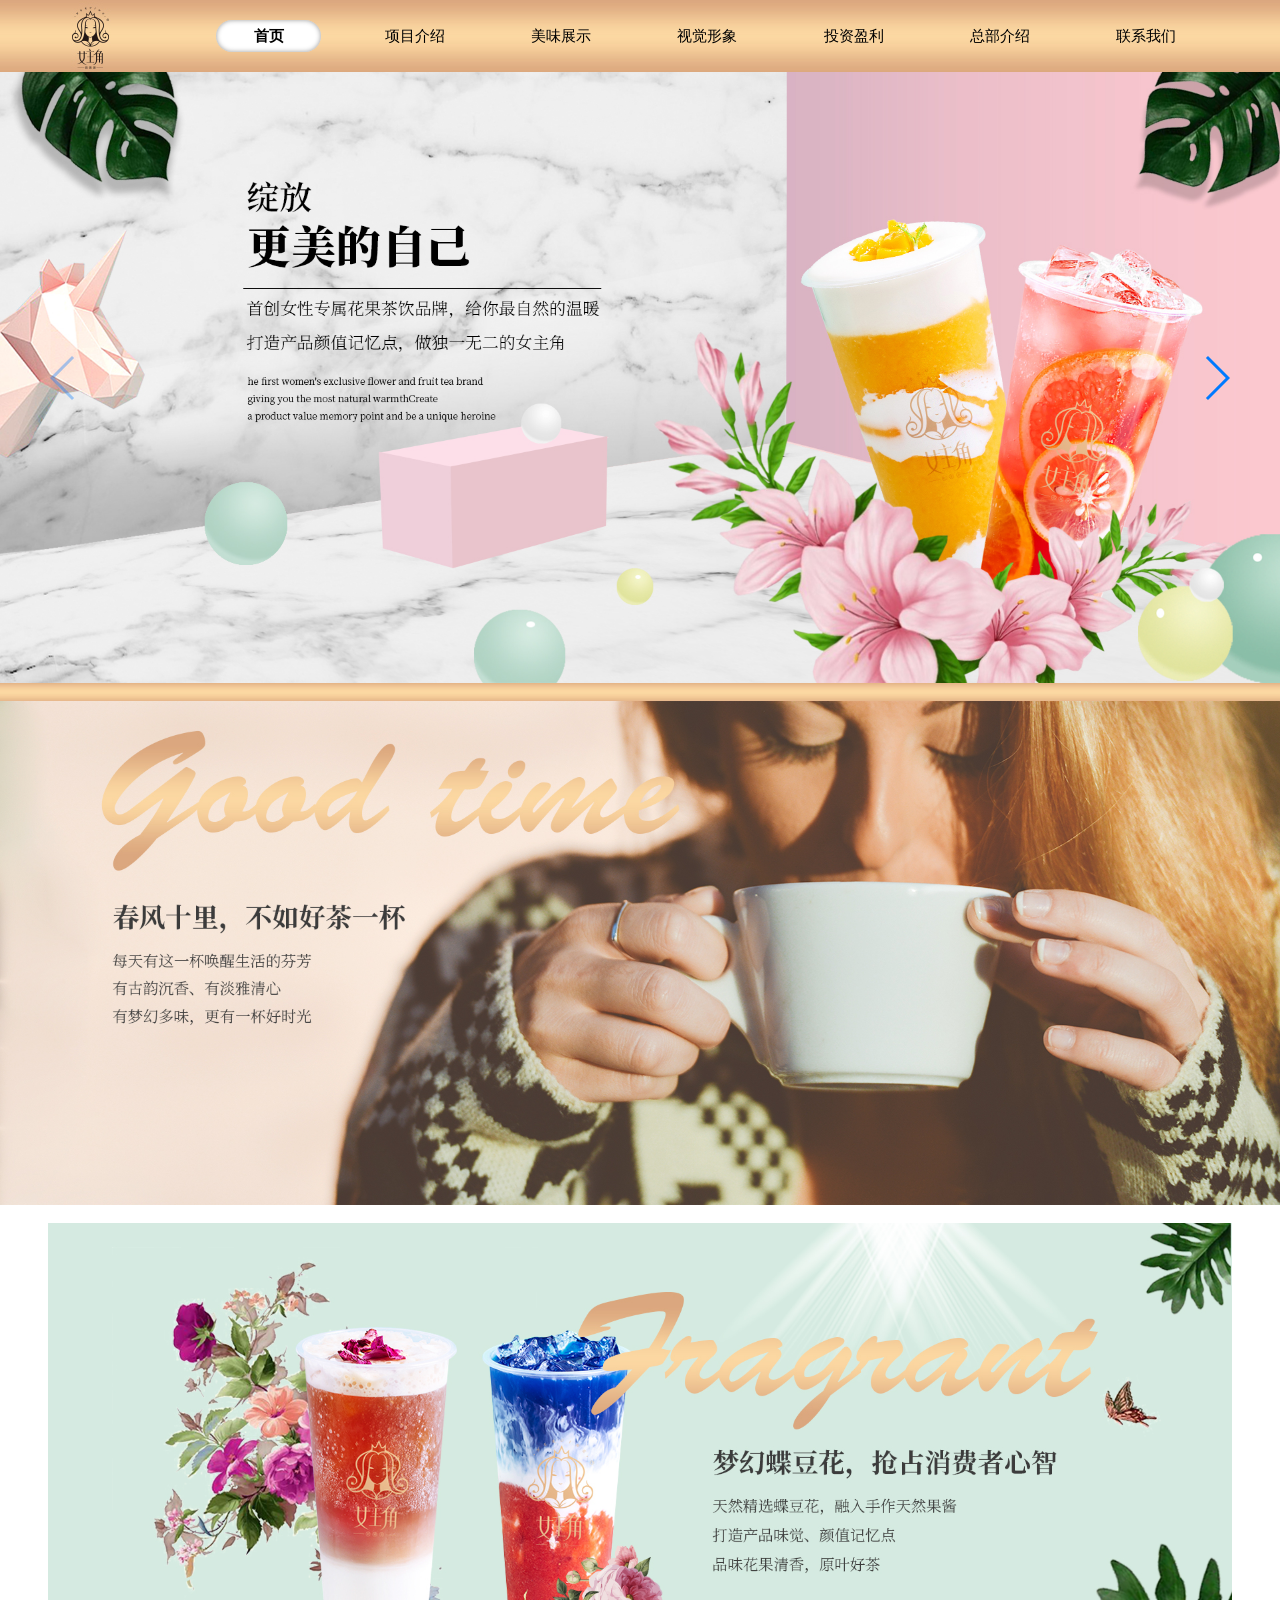
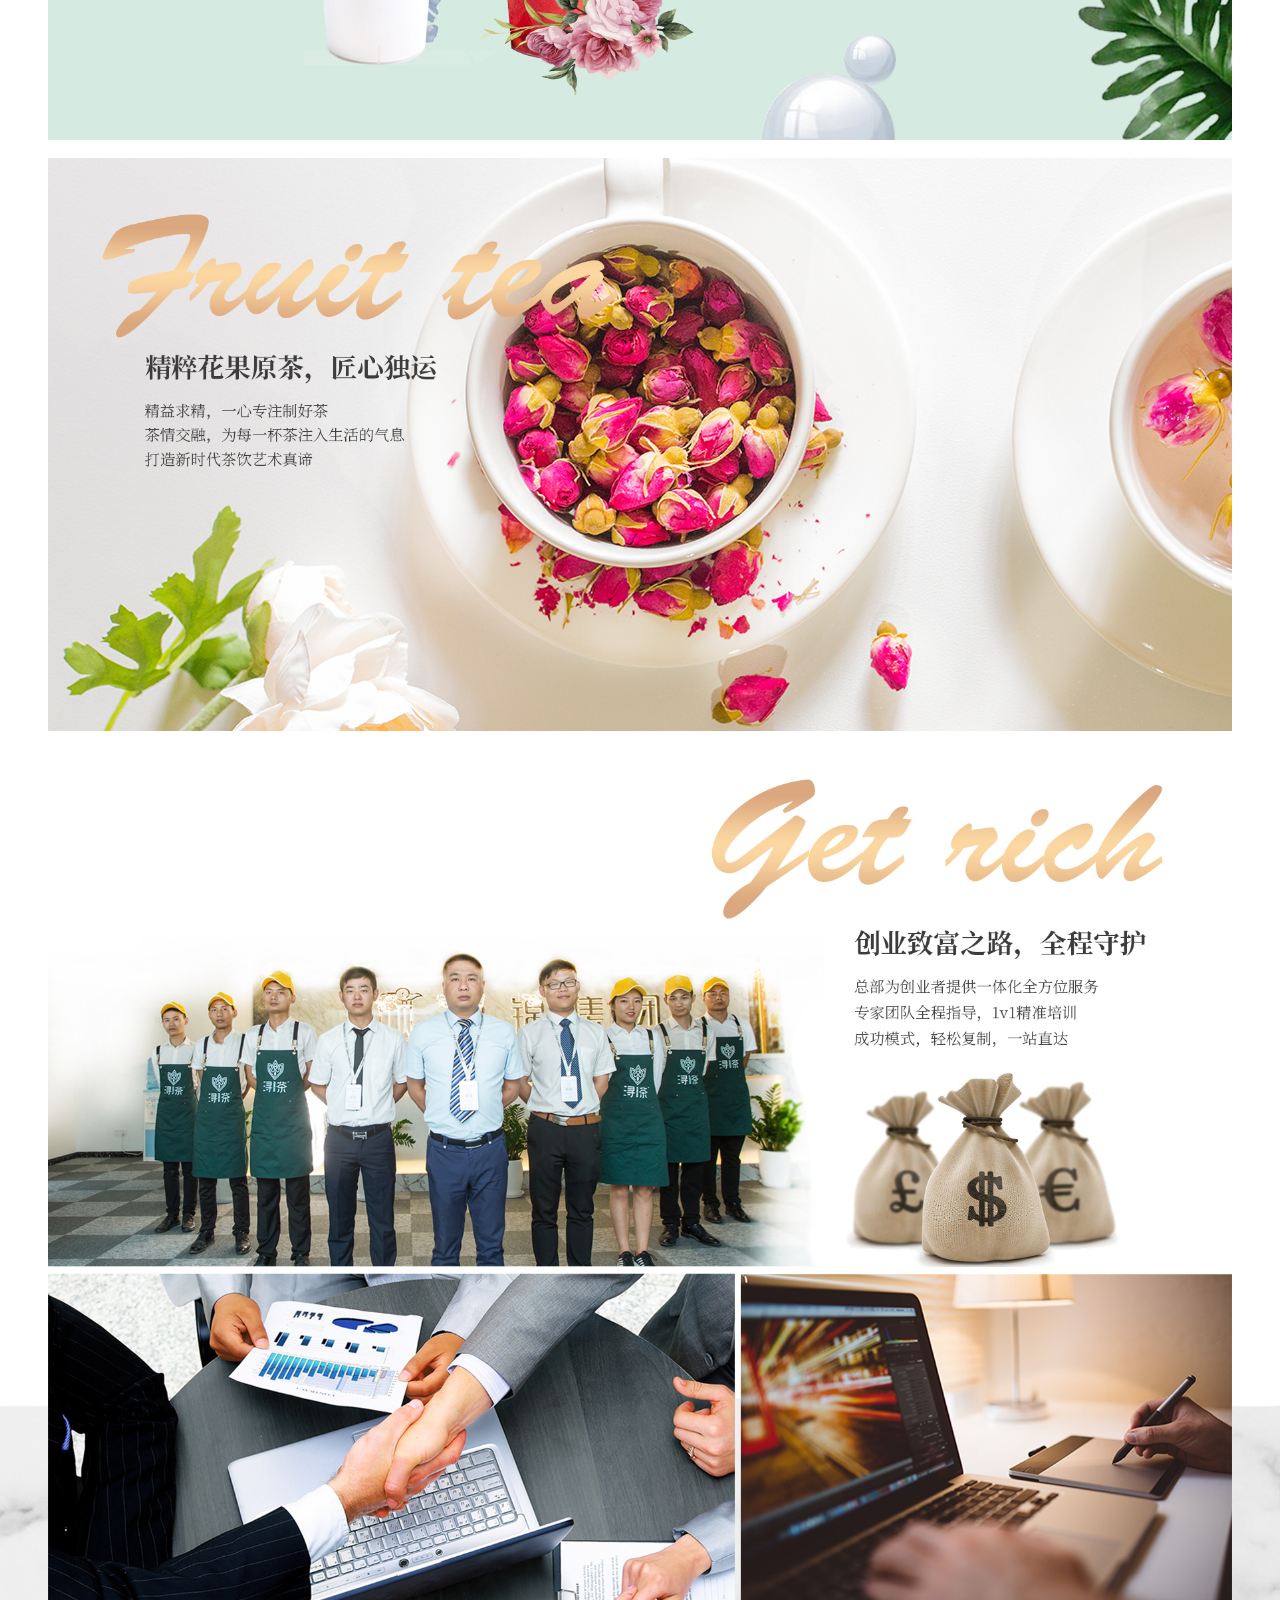
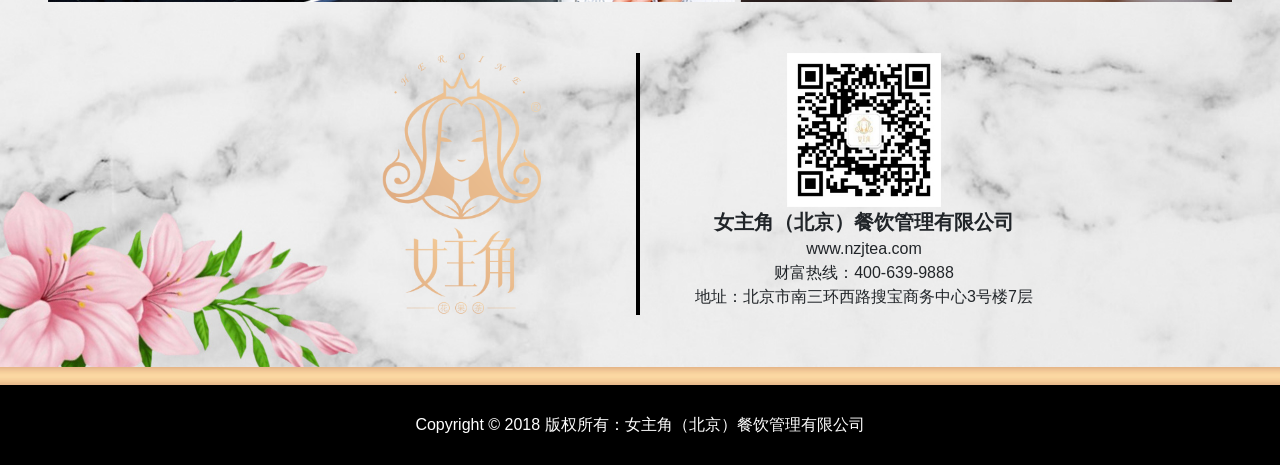
==== index.html @ 3bb1cf1e "项目上传" ====
<!DOCTYPE html>
<html>

<head>
    <meta charset="UTF-8">
    <title>女主角官网</title>
    <link rel="stylesheet" href="css/Glyphicons.css"/>
    <link rel="stylesheet" href="css/bootstrap.min.css"/>
    <link rel="stylesheet" href="css/animate.css"/>
    <link rel="stylesheet" href="css/swiper.min.css"/>
    <link rel="stylesheet" href="css/sanjia.css"/>
    <style>
        * {
            -webkit-touch-callout: none;
        }
    </style>
</head>

<body>
<header>
    <div class="container">
        <nav class="clearfix">
            <span class="logo"><a href="index.html"><img src="images/sanjia-02.jpg" alt=""/></a></span>
            <span><a class="active" href="index.html">首页</a></span>
            <span><a href="introduce.html">项目介绍</a></span>
            <span><a href="exhibition.html">美味展示</a></span>
            <span><a href="vision.html">视觉形象</a></span>
            <span><a href="profit.html">投资盈利</a></span>
            <span><a href="headquarters.html">总部介绍</a></span>
            <span><a href="contact.html">联系我们</a></span>
        </nav>
    </div>
</header>
<div class="banner">
    <!-- Swiper -->
    <div class="swiper-container">
        <div class="swiper-wrapper">
            <div class="swiper-slide"><img src="images/banner1.jpg" alt=""/></div>
            <div class="swiper-slide"><img src="images/banner2.jpg" alt=""/></div>
            <div class="swiper-slide"><img src="images/banner3.jpg" alt=""/></div>
            <div class="swiper-slide"><img src="images/banner4.jpg" alt=""/></div>
        </div>
        <!-- Add Scrollbar -->
        <div class="swiper-scrollbar"></div>
        <!-- Add Arrows -->
        <div class="swiper-button-next"></div>
        <div class="swiper-button-prev"></div>
    </div>
    <!-- Initialize Swiper -->

</div>
<div class="Division bg-Division"></div>
<img class="w-100" src="images/sanjia-05.jpg" alt=""/>

<div class="container-img">
    <div class="Division"></div>
    <img src="images/sanjia-06.jpg" alt=""/>

    <div class="Division"></div>
    <img src="images/sanjia-07.jpg" alt=""/>
    <img src="images/sanjia-08.jpg" alt=""/>
</div>

<footer class="clearfix">
    <img class="bgfoot" src="images/bg_02.jpg" alt=""/>

    <div class="footer-p">
        <div class="footer-container">
            <img src="images/footer.jpg" alt=""/>
        </div>
        <div class="footer-box clearfix">
            <div class="float-left">
                <img class="footer-logo" src="images/footer-logo.png" alt=""/>
            </div>
            <div class="float-right">
                <div class="weixin-box">
                    <img class="weixin" src="images/weixin.jpg" alt=""/>

                    <p class="footer-title"><b>女主角（北京）餐饮管理有限公司</b></p>

                    <p>www.nzjtea.com</p>

                    <p>财富热线：400-639-9888</p>

                    <p>地址：北京市南三环西路搜宝商务中心3号楼7层</p>
                </div>

            </div>
        </div>
    </div>
</footer>
<div class="Division bg-Division"></div>
<div class="foot">
    Copyright © 2018 版权所有：女主角（北京）餐饮管理有限公司
</div>
</body>
<script src="js/jquery.min.js"></script>
<script src="js/swiper.js"></script>
<script src="js/sanjia.js"></script>

</html>
---- css/Glyphicons.css ----
/*!
 * Bootstrap v3.3.7 (http://getbootstrap.com)
 * Copyright 2011-2018 Twitter, Inc.
 * Licensed under MIT (https://github.com/twbs/bootstrap/blob/master/LICENSE)
 */

/*!
 * Generated using the Bootstrap Customizer (https://v3.bootcss.com/customize/?id=99fe9f708479a2e0fde5df5acf3ad91e)
 * Config saved to config.json and https://gist.github.com/99fe9f708479a2e0fde5df5acf3ad91e
 *//*!
 * Bootstrap v3.3.7 (http://getbootstrap.com)
 * Copyright 2011-2016 Twitter, Inc.
 * Licensed under MIT (https://github.com/twbs/bootstrap/blob/master/LICENSE)
 *//*! normalize.css v3.0.3 | MIT License | github.com/necolas/normalize.css */
html {
    font-family: sans-serif;
    -ms-text-size-adjust: 100%;
    -webkit-text-size-adjust: 100%
}

body {
    margin: 0
}

article, aside, details, figcaption, figure, footer, header, hgroup, main, menu, nav, section, summary {
    display: block
}

audio, canvas, progress, video {
    display: inline-block;
    vertical-align: baseline
}

audio:not([controls]) {
    display: none;
    height: 0
}

[hidden], template {
    display: none
}

a {
    background-color: transparent
}

a:active, a:hover {
    outline: 0
}

abbr[title] {
    border-bottom: 1px dotted
}

b, strong {
    font-weight: bold
}

dfn {
    font-style: italic
}

h1 {
    font-size: 2em;
    margin: 0.67em 0
}

mark {
    background: #ff0;
    color: #000
}

small {
    font-size: 80%
}

sub, sup {
    font-size: 75%;
    line-height: 0;
    position: relative;
    vertical-align: baseline
}

sup {
    top: -0.5em
}

sub {
    bottom: -0.25em
}

img {
    border: 0
}

svg:not(:root) {
    overflow: hidden
}

figure {
    margin: 1em 40px
}

hr {
    -webkit-box-sizing: content-box;
    -moz-box-sizing: content-box;
    box-sizing: content-box;
    height: 0
}

pre {
    overflow: auto
}

code, kbd, pre, samp {
    font-family: monospace, monospace;
    font-size: 1em
}

button, input, optgroup, select, textarea {
    color: inherit;
    font: inherit;
    margin: 0
}

button {
    overflow: visible
}

button, select {
    text-transform: none
}

button, html input[type="button"], input[type="reset"], input[type="submit"] {
    -webkit-appearance: button;
    cursor: pointer
}

button[disabled], html input[disabled] {
    cursor: default
}

button::-moz-focus-inner, input::-moz-focus-inner {
    border: 0;
    padding: 0
}

input {
    line-height: normal
}

input[type="checkbox"], input[type="radio"] {
    -webkit-box-sizing: border-box;
    -moz-box-sizing: border-box;
    box-sizing: border-box;
    padding: 0
}

input[type="number"]::-webkit-inner-spin-button, input[type="number"]::-webkit-outer-spin-button {
    height: auto
}

input[type="search"] {
    -webkit-appearance: textfield;
    -webkit-box-sizing: content-box;
    -moz-box-sizing: content-box;
    box-sizing: content-box
}

input[type="search"]::-webkit-search-cancel-button, input[type="search"]::-webkit-search-decoration {
    -webkit-appearance: none
}

fieldset {
    border: 1px solid #c0c0c0;
    margin: 0 2px;
    padding: 0.35em 0.625em 0.75em
}

legend {
    border: 0;
    padding: 0
}

textarea {
    overflow: auto
}

optgroup {
    font-weight: bold
}

table {
    border-collapse: collapse;
    border-spacing: 0
}

td, th {
    padding: 0
}

@font-face {
    font-family: 'Glyphicons Halflings';
    src: url('../fonts/glyphicons-halflings-regular.eot');
    src: url('../fonts/glyphicons-halflings-regular.eot?#iefix') format('embedded-opentype'), url('../fonts/glyphicons-halflings-regular.woff2') format('woff2'), url('../fonts/glyphicons-halflings-regular.woff') format('woff'), url('../fonts/glyphicons-halflings-regular.ttf') format('truetype'), url('../fonts/glyphicons-halflings-regular.svg#glyphicons_halflingsregular') format('svg')
}

.glyphicon {
    position: relative;
    top: 1px;
    display: inline-block;
    font-family: 'Glyphicons Halflings';
    font-style: normal;
    font-weight: normal;
    line-height: 1;
    -webkit-font-smoothing: antialiased;
    -moz-osx-font-smoothing: grayscale
}

.glyphicon-asterisk:before {
    content: "\002a"
}

.glyphicon-plus:before {
    content: "\002b"
}

.glyphicon-euro:before, .glyphicon-eur:before {
    content: "\20ac"
}

.glyphicon-minus:before {
    content: "\2212"
}

.glyphicon-cloud:before {
    content: "\2601"
}

.glyphicon-envelope:before {
    content: "\2709"
}

.glyphicon-pencil:before {
    content: "\270f"
}

.glyphicon-glass:before {
    content: "\e001"
}

.glyphicon-music:before {
    content: "\e002"
}

.glyphicon-search:before {
    content: "\e003"
}

.glyphicon-heart:before {
    content: "\e005"
}

.glyphicon-star:before {
    content: "\e006"
}

.glyphicon-star-empty:before {
    content: "\e007"
}

.glyphicon-user:before {
    content: "\e008"
}

.glyphicon-film:before {
    content: "\e009"
}

.glyphicon-th-large:before {
    content: "\e010"
}

.glyphicon-th:before {
    content: "\e011"
}

.glyphicon-th-list:before {
    content: "\e012"
}

.glyphicon-ok:before {
    content: "\e013"
}

.glyphicon-remove:before {
    content: "\e014"
}

.glyphicon-zoom-in:before {
    content: "\e015"
}

.glyphicon-zoom-out:before {
    content: "\e016"
}

.glyphicon-off:before {
    content: "\e017"
}

.glyphicon-signal:before {
    content: "\e018"
}

.glyphicon-cog:before {
    content: "\e019"
}

.glyphicon-trash:before {
    content: "\e020"
}

.glyphicon-home:before {
    content: "\e021"
}

.glyphicon-file:before {
    content: "\e022"
}

.glyphicon-time:before {
    content: "\e023"
}

.glyphicon-road:before {
    content: "\e024"
}

.glyphicon-download-alt:before {
    content: "\e025"
}

.glyphicon-download:before {
    content: "\e026"
}

.glyphicon-upload:before {
    content: "\e027"
}

.glyphicon-inbox:before {
    content: "\e028"
}

.glyphicon-play-circle:before {
    content: "\e029"
}

.glyphicon-repeat:before {
    content: "\e030"
}

.glyphicon-refresh:before {
    content: "\e031"
}

.glyphicon-list-alt:before {
    content: "\e032"
}

.glyphicon-lock:before {
    content: "\e033"
}

.glyphicon-flag:before {
    content: "\e034"
}

.glyphicon-headphones:before {
    content: "\e035"
}

.glyphicon-volume-off:before {
    content: "\e036"
}

.glyphicon-volume-down:before {
    content: "\e037"
}

.glyphicon-volume-up:before {
    content: "\e038"
}

.glyphicon-qrcode:before {
    content: "\e039"
}

.glyphicon-barcode:before {
    content: "\e040"
}

.glyphicon-tag:before {
    content: "\e041"
}

.glyphicon-tags:before {
    content: "\e042"
}

.glyphicon-book:before {
    content: "\e043"
}

.glyphicon-bookmark:before {
    content: "\e044"
}

.glyphicon-print:before {
    content: "\e045"
}

.glyphicon-camera:before {
    content: "\e046"
}

.glyphicon-font:before {
    content: "\e047"
}

.glyphicon-bold:before {
    content: "\e048"
}

.glyphicon-italic:before {
    content: "\e049"
}

.glyphicon-text-height:before {
    content: "\e050"
}

.glyphicon-text-width:before {
    content: "\e051"
}

.glyphicon-align-left:before {
    content: "\e052"
}

.glyphicon-align-center:before {
    content: "\e053"
}

.glyphicon-align-right:before {
    content: "\e054"
}

.glyphicon-align-justify:before {
    content: "\e055"
}

.glyphicon-list:before {
    content: "\e056"
}

.glyphicon-indent-left:before {
    content: "\e057"
}

.glyphicon-indent-right:before {
    content: "\e058"
}

.glyphicon-facetime-video:before {
    content: "\e059"
}

.glyphicon-picture:before {
    content: "\e060"
}

.glyphicon-map-marker:before {
    content: "\e062"
}

.glyphicon-adjust:before {
    content: "\e063"
}

.glyphicon-tint:before {
    content: "\e064"
}

.glyphicon-edit:before {
    content: "\e065"
}

.glyphicon-share:before {
    content: "\e066"
}

.glyphicon-check:before {
    content: "\e067"
}

.glyphicon-move:before {
    content: "\e068"
}

.glyphicon-step-backward:before {
    content: "\e069"
}

.glyphicon-fast-backward:before {
    content: "\e070"
}

.glyphicon-backward:before {
    content: "\e071"
}

.glyphicon-play:before {
    content: "\e072"
}

.glyphicon-pause:before {
    content: "\e073"
}

.glyphicon-stop:before {
    content: "\e074"
}

.glyphicon-forward:before {
    content: "\e075"
}

.glyphicon-fast-forward:before {
    content: "\e076"
}

.glyphicon-step-forward:before {
    content: "\e077"
}

.glyphicon-eject:before {
    content: "\e078"
}

.glyphicon-chevron-left:before {
    content: "\e079"
}

.glyphicon-chevron-right:before {
    content: "\e080"
}

.glyphicon-plus-sign:before {
    content: "\e081"
}

.glyphicon-minus-sign:before {
    content: "\e082"
}

.glyphicon-remove-sign:before {
    content: "\e083"
}

.glyphicon-ok-sign:before {
    content: "\e084"
}

.glyphicon-question-sign:before {
    content: "\e085"
}

.glyphicon-info-sign:before {
    content: "\e086"
}

.glyphicon-screenshot:before {
    content: "\e087"
}

.glyphicon-remove-circle:before {
    content: "\e088"
}

.glyphicon-ok-circle:before {
    content: "\e089"
}

.glyphicon-ban-circle:before {
    content: "\e090"
}

.glyphicon-arrow-left:before {
    content: "\e091"
}

.glyphicon-arrow-right:before {
    content: "\e092"
}

.glyphicon-arrow-up:before {
    content: "\e093"
}

.glyphicon-arrow-down:before {
    content: "\e094"
}

.glyphicon-share-alt:before {
    content: "\e095"
}

.glyphicon-resize-full:before {
    content: "\e096"
}

.glyphicon-resize-small:before {
    content: "\e097"
}

.glyphicon-exclamation-sign:before {
    content: "\e101"
}

.glyphicon-gift:before {
    content: "\e102"
}

.glyphicon-leaf:before {
    content: "\e103"
}

.glyphicon-fire:before {
    content: "\e104"
}

.glyphicon-eye-open:before {
    content: "\e105"
}

.glyphicon-eye-close:before {
    content: "\e106"
}

.glyphicon-warning-sign:before {
    content: "\e107"
}

.glyphicon-plane:before {
    content: "\e108"
}

.glyphicon-calendar:before {
    content: "\e109"
}

.glyphicon-random:before {
    content: "\e110"
}

.glyphicon-comment:before {
    content: "\e111"
}

.glyphicon-magnet:before {
    content: "\e112"
}

.glyphicon-chevron-up:before {
    content: "\e113"
}

.glyphicon-chevron-down:before {
    content: "\e114"
}

.glyphicon-retweet:before {
    content: "\e115"
}

.glyphicon-shopping-cart:before {
    content: "\e116"
}

.glyphicon-folder-close:before {
    content: "\e117"
}

.glyphicon-folder-open:before {
    content: "\e118"
}

.glyphicon-resize-vertical:before {
    content: "\e119"
}

.glyphicon-resize-horizontal:before {
    content: "\e120"
}

.glyphicon-hdd:before {
    content: "\e121"
}

.glyphicon-bullhorn:before {
    content: "\e122"
}

.glyphicon-bell:before {
    content: "\e123"
}

.glyphicon-certificate:before {
    content: "\e124"
}

.glyphicon-thumbs-up:before {
    content: "\e125"
}

.glyphicon-thumbs-down:before {
    content: "\e126"
}

.glyphicon-hand-right:before {
    content: "\e127"
}

.glyphicon-hand-left:before {
    content: "\e128"
}

.glyphicon-hand-up:before {
    content: "\e129"
}

.glyphicon-hand-down:before {
    content: "\e130"
}

.glyphicon-circle-arrow-right:before {
    content: "\e131"
}

.glyphicon-circle-arrow-left:before {
    content: "\e132"
}

.glyphicon-circle-arrow-up:before {
    content: "\e133"
}

.glyphicon-circle-arrow-down:before {
    content: "\e134"
}

.glyphicon-globe:before {
    content: "\e135"
}

.glyphicon-wrench:before {
    content: "\e136"
}

.glyphicon-tasks:before {
    content: "\e137"
}

.glyphicon-filter:before {
    content: "\e138"
}

.glyphicon-briefcase:before {
    content: "\e139"
}

.glyphicon-fullscreen:before {
    content: "\e140"
}

.glyphicon-dashboard:before {
    content: "\e141"
}

.glyphicon-paperclip:before {
    content: "\e142"
}

.glyphicon-heart-empty:before {
    content: "\e143"
}

.glyphicon-link:before {
    content: "\e144"
}

.glyphicon-phone:before {
    content: "\e145"
}

.glyphicon-pushpin:before {
    content: "\e146"
}

.glyphicon-usd:before {
    content: "\e148"
}

.glyphicon-gbp:before {
    content: "\e149"
}

.glyphicon-sort:before {
    content: "\e150"
}

.glyphicon-sort-by-alphabet:before {
    content: "\e151"
}

.glyphicon-sort-by-alphabet-alt:before {
    content: "\e152"
}

.glyphicon-sort-by-order:before {
    content: "\e153"
}

.glyphicon-sort-by-order-alt:before {
    content: "\e154"
}

.glyphicon-sort-by-attributes:before {
    content: "\e155"
}

.glyphicon-sort-by-attributes-alt:before {
    content: "\e156"
}

.glyphicon-unchecked:before {
    content: "\e157"
}

.glyphicon-expand:before {
    content: "\e158"
}

.glyphicon-collapse-down:before {
    content: "\e159"
}

.glyphicon-collapse-up:before {
    content: "\e160"
}

.glyphicon-log-in:before {
    content: "\e161"
}

.glyphicon-flash:before {
    content: "\e162"
}

.glyphicon-log-out:before {
    content: "\e163"
}

.glyphicon-new-window:before {
    content: "\e164"
}

.glyphicon-record:before {
    content: "\e165"
}

.glyphicon-save:before {
    content: "\e166"
}

.glyphicon-open:before {
    content: "\e167"
}

.glyphicon-saved:before {
    content: "\e168"
}

.glyphicon-import:before {
    content: "\e169"
}

.glyphicon-export:before {
    content: "\e170"
}

.glyphicon-send:before {
    content: "\e171"
}

.glyphicon-floppy-disk:before {
    content: "\e172"
}

.glyphicon-floppy-saved:before {
    content: "\e173"
}

.glyphicon-floppy-remove:before {
    content: "\e174"
}

.glyphicon-floppy-save:before {
    content: "\e175"
}

.glyphicon-floppy-open:before {
    content: "\e176"
}

.glyphicon-credit-card:before {
    content: "\e177"
}

.glyphicon-transfer:before {
    content: "\e178"
}

.glyphicon-cutlery:before {
    content: "\e179"
}

.glyphicon-header:before {
    content: "\e180"
}

.glyphicon-compressed:before {
    content: "\e181"
}

.glyphicon-earphone:before {
    content: "\e182"
}

.glyphicon-phone-alt:before {
    content: "\e183"
}

.glyphicon-tower:before {
    content: "\e184"
}

.glyphicon-stats:before {
    content: "\e185"
}

.glyphicon-sd-video:before {
    content: "\e186"
}

.glyphicon-hd-video:before {
    content: "\e187"
}

.glyphicon-subtitles:before {
    content: "\e188"
}

.glyphicon-sound-stereo:before {
    content: "\e189"
}

.glyphicon-sound-dolby:before {
    content: "\e190"
}

.glyphicon-sound-5-1:before {
    content: "\e191"
}

.glyphicon-sound-6-1:before {
    content: "\e192"
}

.glyphicon-sound-7-1:before {
    content: "\e193"
}

.glyphicon-copyright-mark:before {
    content: "\e194"
}

.glyphicon-registration-mark:before {
    content: "\e195"
}

.glyphicon-cloud-download:before {
    content: "\e197"
}

.glyphicon-cloud-upload:before {
    content: "\e198"
}

.glyphicon-tree-conifer:before {
    content: "\e199"
}

.glyphicon-tree-deciduous:before {
    content: "\e200"
}

.glyphicon-cd:before {
    content: "\e201"
}

.glyphicon-save-file:before {
    content: "\e202"
}

.glyphicon-open-file:before {
    content: "\e203"
}

.glyphicon-level-up:before {
    content: "\e204"
}

.glyphicon-copy:before {
    content: "\e205"
}

.glyphicon-paste:before {
    content: "\e206"
}

.glyphicon-alert:before {
    content: "\e209"
}

.glyphicon-equalizer:before {
    content: "\e210"
}

.glyphicon-king:before {
    content: "\e211"
}

.glyphicon-queen:before {
    content: "\e212"
}

.glyphicon-pawn:before {
    content: "\e213"
}

.glyphicon-bishop:before {
    content: "\e214"
}

.glyphicon-knight:before {
    content: "\e215"
}

.glyphicon-baby-formula:before {
    content: "\e216"
}

.glyphicon-tent:before {
    content: "\26fa"
}

.glyphicon-blackboard:before {
    content: "\e218"
}

.glyphicon-bed:before {
    content: "\e219"
}

.glyphicon-apple:before {
    content: "\f8ff"
}

.glyphicon-erase:before {
    content: "\e221"
}

.glyphicon-hourglass:before {
    content: "\231b"
}

.glyphicon-lamp:before {
    content: "\e223"
}

.glyphicon-duplicate:before {
    content: "\e224"
}

.glyphicon-piggy-bank:before {
    content: "\e225"
}

.glyphicon-scissors:before {
    content: "\e226"
}

.glyphicon-bitcoin:before {
    content: "\e227"
}

.glyphicon-btc:before {
    content: "\e227"
}

.glyphicon-xbt:before {
    content: "\e227"
}

.glyphicon-yen:before {
    content: "\00a5"
}

.glyphicon-jpy:before {
    content: "\00a5"
}

.glyphicon-ruble:before {
    content: "\20bd"
}

.glyphicon-rub:before {
    content: "\20bd"
}

.glyphicon-scale:before {
    content: "\e230"
}

.glyphicon-ice-lolly:before {
    content: "\e231"
}

.glyphicon-ice-lolly-tasted:before {
    content: "\e232"
}

.glyphicon-education:before {
    content: "\e233"
}

.glyphicon-option-horizontal:before {
    content: "\e234"
}

.glyphicon-option-vertical:before {
    content: "\e235"
}

.glyphicon-menu-hamburger:before {
    content: "\e236"
}

.glyphicon-modal-window:before {
    content: "\e237"
}

.glyphicon-oil:before {
    content: "\e238"
}

.glyphicon-grain:before {
    content: "\e239"
}

.glyphicon-sunglasses:before {
    content: "\e240"
}

.glyphicon-text-size:before {
    content: "\e241"
}

.glyphicon-text-color:before {
    content: "\e242"
}

.glyphicon-text-background:before {
    content: "\e243"
}

.glyphicon-object-align-top:before {
    content: "\e244"
}

.glyphicon-object-align-bottom:before {
    content: "\e245"
}

.glyphicon-object-align-horizontal:before {
    content: "\e246"
}

.glyphicon-object-align-left:before {
    content: "\e247"
}

.glyphicon-object-align-vertical:before {
    content: "\e248"
}

.glyphicon-object-align-right:before {
    content: "\e249"
}

.glyphicon-triangle-right:before {
    content: "\e250"
}

.glyphicon-triangle-left:before {
    content: "\e251"
}

.glyphicon-triangle-bottom:before {
    content: "\e252"
}

.glyphicon-triangle-top:before {
    content: "\e253"
}

.glyphicon-console:before {
    content: "\e254"
}

.glyphicon-superscript:before {
    content: "\e255"
}

.glyphicon-subscript:before {
    content: "\e256"
}

.glyphicon-menu-left:before {
    content: "\e257"
}

.glyphicon-menu-right:before {
    content: "\e258"
}

.glyphicon-menu-down:before {
    content: "\e259"
}

.glyphicon-menu-up:before {
    content: "\e260"
}

* {
    -webkit-box-sizing: border-box;
    -moz-box-sizing: border-box;
    box-sizing: border-box
}

*:before, *:after {
    -webkit-box-sizing: border-box;
    -moz-box-sizing: border-box;
    box-sizing: border-box
}

html {
    font-size: 10px;
    -webkit-tap-highlight-color: rgba(0, 0, 0, 0)
}

body {
    font-family: "Helvetica Neue", Helvetica, Arial, sans-serif;
    font-size: 14px;
    line-height: 1.42857143;
    color: #333;
    background-color: #fff
}

input, button, select, textarea {
    font-family: inherit;
    font-size: inherit;
    line-height: inherit
}

a {
    /*color: #337ab7;*/
    text-decoration: none
}

a:hover, a:focus {
    /*color: #23527c;*/
    /*text-decoration: underline*/
}

a:focus {
    outline: 5px auto -webkit-focus-ring-color;
    outline-offset: -2px
}

figure {
    margin: 0
}

img {
    vertical-align: middle
}

.img-responsive {
    display: block;
    max-width: 100%;
    height: auto
}

.img-rounded {
    border-radius: 6px
}

.img-thumbnail {
    padding: 4px;
    line-height: 1.42857143;
    background-color: #fff;
    border: 1px solid #ddd;
    border-radius: 4px;
    -webkit-transition: all .2s ease-in-out;
    -o-transition: all .2s ease-in-out;
    transition: all .2s ease-in-out;
    display: inline-block;
    max-width: 100%;
    height: auto
}

.img-circle {
    border-radius: 50%
}

hr {
    margin-top: 20px;
    margin-bottom: 20px;
    border: 0;
    border-top: 1px solid #eee
}

.sr-only {
    position: absolute;
    width: 1px;
    height: 1px;
    margin: -1px;
    padding: 0;
    overflow: hidden;
    clip: rect(0, 0, 0, 0);
    border: 0
}

.sr-only-focusable:active, .sr-only-focusable:focus {
    position: static;
    width: auto;
    height: auto;
    margin: 0;
    overflow: visible;
    clip: auto
}

[role="button"] {
    cursor: pointer
}

.clearfix:before, .clearfix:after {
    content: " ";
    display: table
}

.clearfix:after {
    clear: both
}

.center-block {
    display: block;
    margin-left: auto;
    margin-right: auto
}

.pull-right {
    float: right !important
}

.pull-left {
    float: left !important
}

.hide {
    display: none !important
}

.show {
    display: block !important
}

.invisible {
    visibility: hidden
}

.text-hide {
    font: 0/0 a;
    color: transparent;
    text-shadow: none;
    background-color: transparent;
    border: 0
}

.hidden {
    display: none !important
}

.affix {
    position: fixed
}
---- css/sanjia.css ----
body {
  min-width: 1200px;
}
.container {
  min-width: 1200px;
}
header {
  width: 100%;
  height: 72px;
  background-image: url(../images/bg-top.jpg);
  background-repeat-x: initial;
}
header span {
  width: 12.5%;
  display: block;
  float: left;
  padding: 20px 15px;
}
header span a {
  text-align: center;
  box-sizing: border-box;
  font-size: 15px;
  font-family: "微软雅黑";
  line-height: 32px;
  display: inline-block;
  width: 90%;
  border-radius: 18px;
  color: black;
  transition: background-color 0.3s;
}
header span a:hover {
  background-color: white;
  color: black;
  text-decoration: none;
  box-shadow: 0 0 5px #999 inset;
  transition: background-color 0.3s;
  font-weight: 600;
}
header span .active {
  background-color: white;
  color: black;
  text-decoration: none;
  box-shadow: 0 0 5px #999 inset;
  transition: background-color 0.3s;
  font-weight: 600;
}
header .logo {
  box-sizing: border-box;
  line-height: 0;
  padding: 0;
}
header .logo a {
  border-radius: 0;
  text-align: left;
}
header .logo a img {
  height: 72px;
}
header .logo a:hover {
  background-color: transparent;
  box-shadow: none;
}
.banner img {
  width: 100%;
}
.banner .swiper-button-next {
  right: 50px;
}
.banner .swiper-button-prev {
  left: 50px;
}
.Division {
  width: 100%;
  height: 18px;
}
.bg-Division {
  background-image: url(../images/hr-bg.jpg);
  background-repeat-x: inherit;
}
.container-img {
  width: 92.5%;
  margin-left: auto;
  margin-right: auto;
}
.container-img img {
  width: 100%;
}
footer {
  position: relative;
  width: 100%;
}
footer .bgfoot {
  position: relative;
  width: 100%;
  z-index: -999;
}
footer .footer-p {
  position: absolute;
  top: 0;
  width: 100%;
}
footer .footer-container {
  width: 92.5%;
  margin-left: auto;
  margin-right: auto;
}
footer .footer-container img {
  width: 100%;
}
footer .footer-box {
  width: 100%;
  min-width: 700px;
  margin: 4% auto 0 auto;
}
footer .footer-box .float-left {
  border-right: 4px solid #000000;
  width: 50%;
  text-align: right;
}
footer .footer-box .float-left img {
  margin-right: 15%;
}
footer .footer-box .float-right {
  width: 50%;
}
footer .footer-box .float-right .weixin-box {
  width: 60%;
  text-align: center;
}
footer .footer-box .float-right .weixin-box .weixin {
  width: 40%;
}
footer .footer-box .float-right .weixin-box p {
  font-size: 1.6rem;
  margin: 0.3rem 0;
  padding: 0;
  text-align: center;
}
footer .footer-box .float-right .weixin-box .footer-title {
  font-size: 2rem;
  margin: 1.5rem 0 0 0;
}
footer .footer-box .footer-logo {
  width: 25%;
}
.foot {
  width: 100%;
  background-color: #000;
  height: 80px;
  text-align: center;
  color: white;
  line-height: 80px;
  font-size: 16px;
}
@media (max-width: 1450px) {
  .footer-box .weixin-box {
    margin-left: 5%;
  }
  .footer-box .weixin-box p {
    margin: 0 !important;
  }
}
.exhibition-img img {
  width: 100%;
}
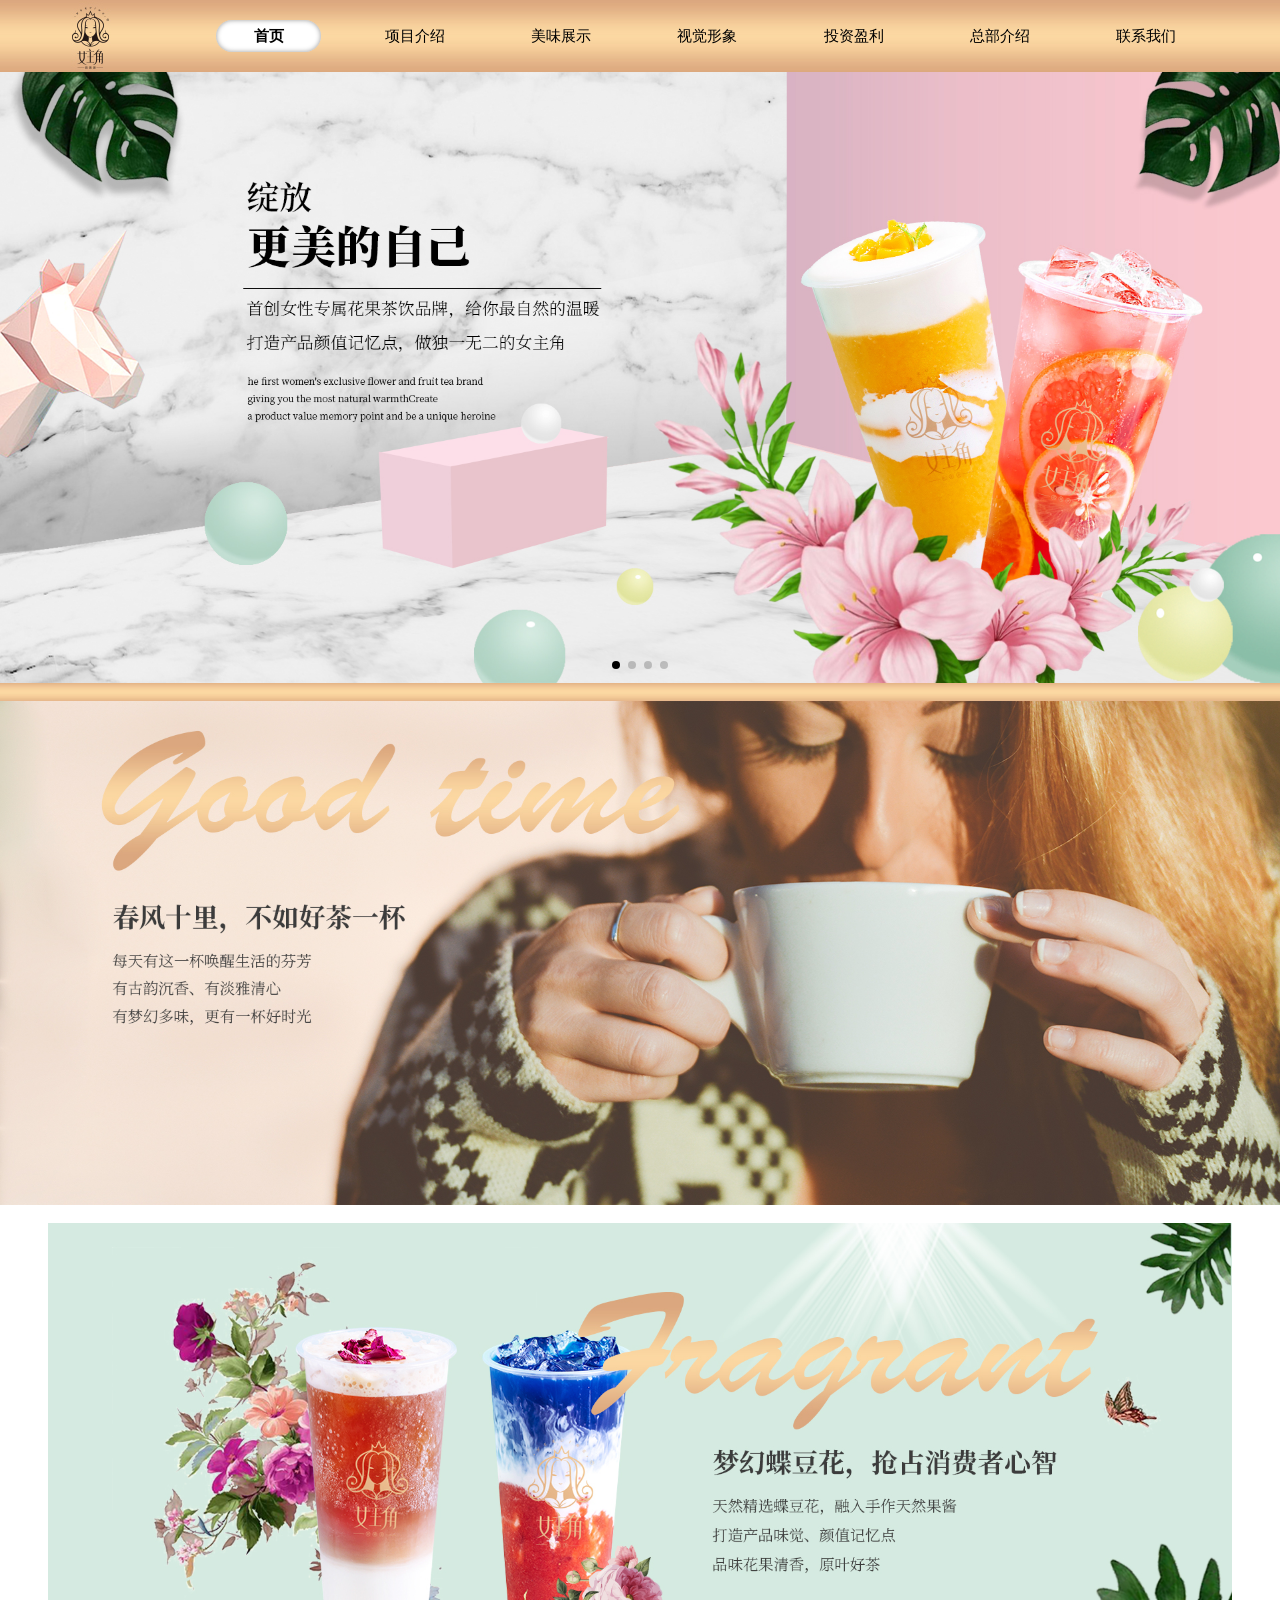
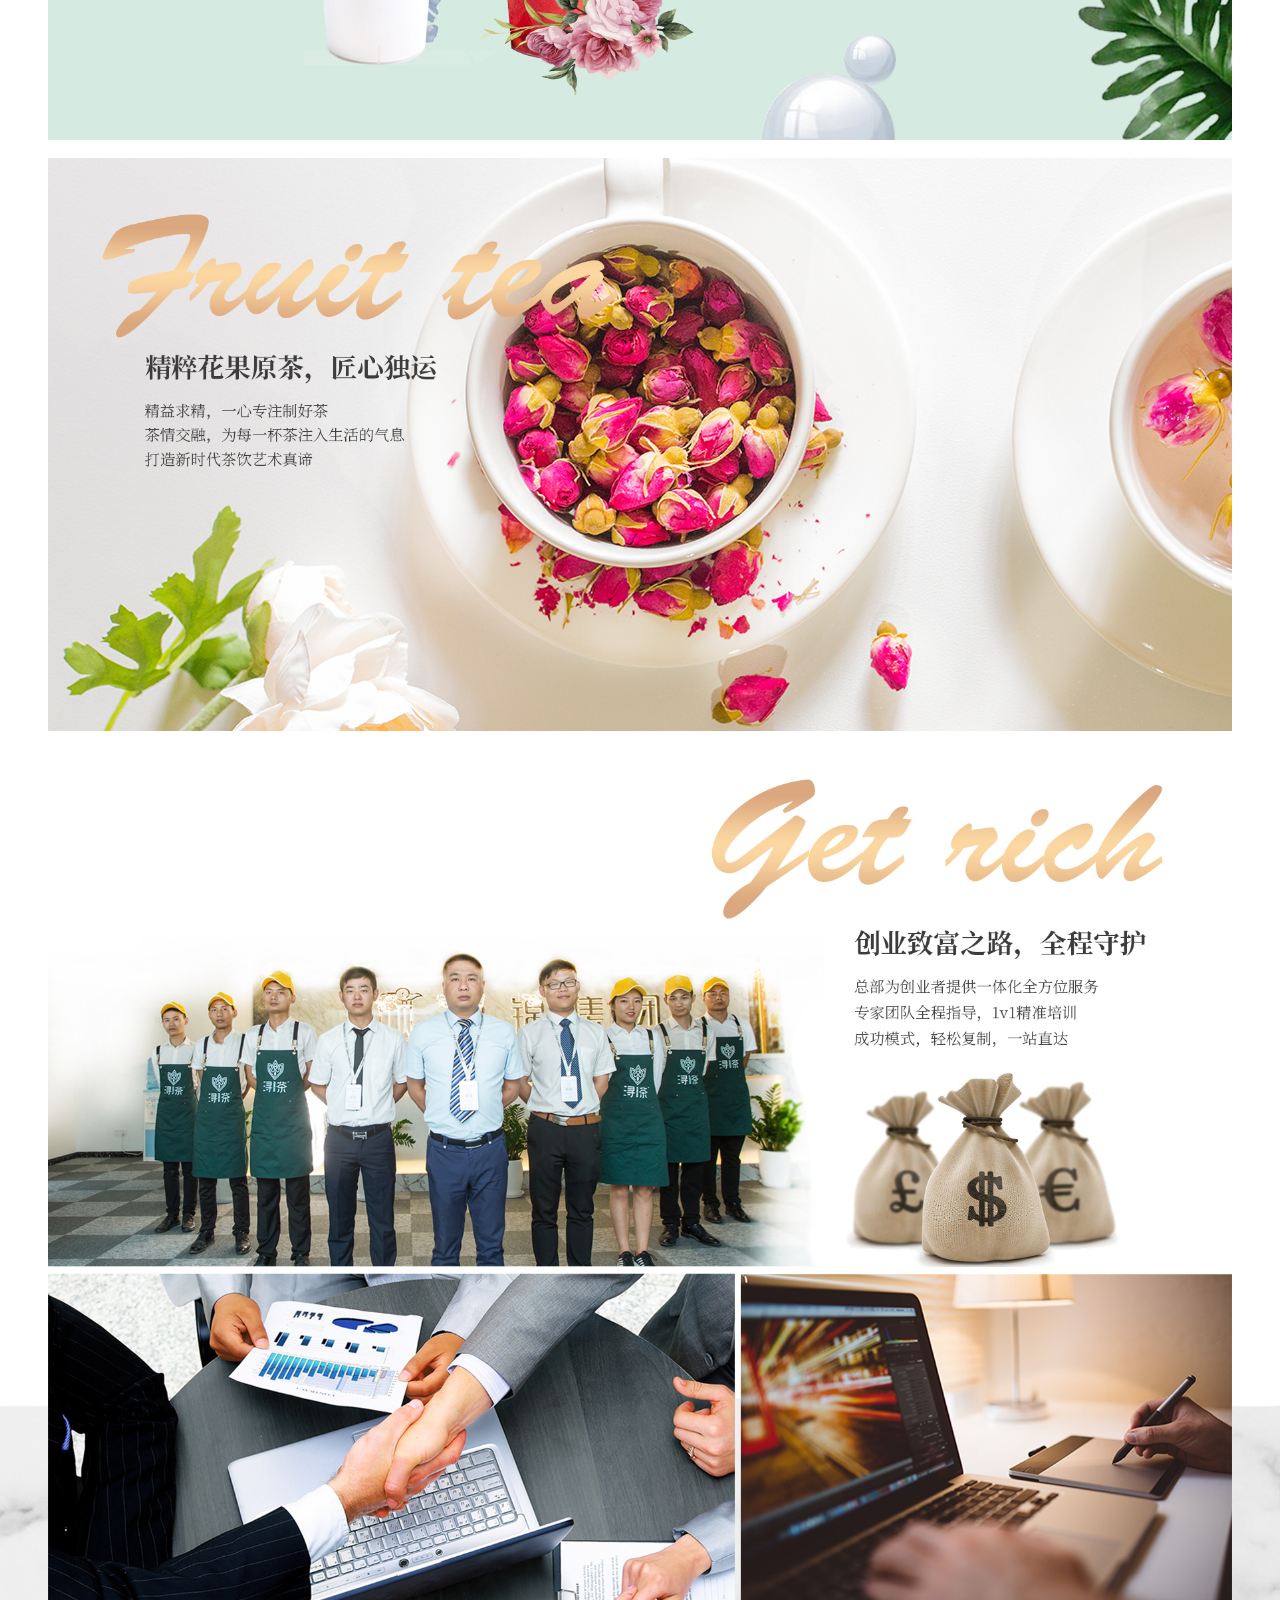
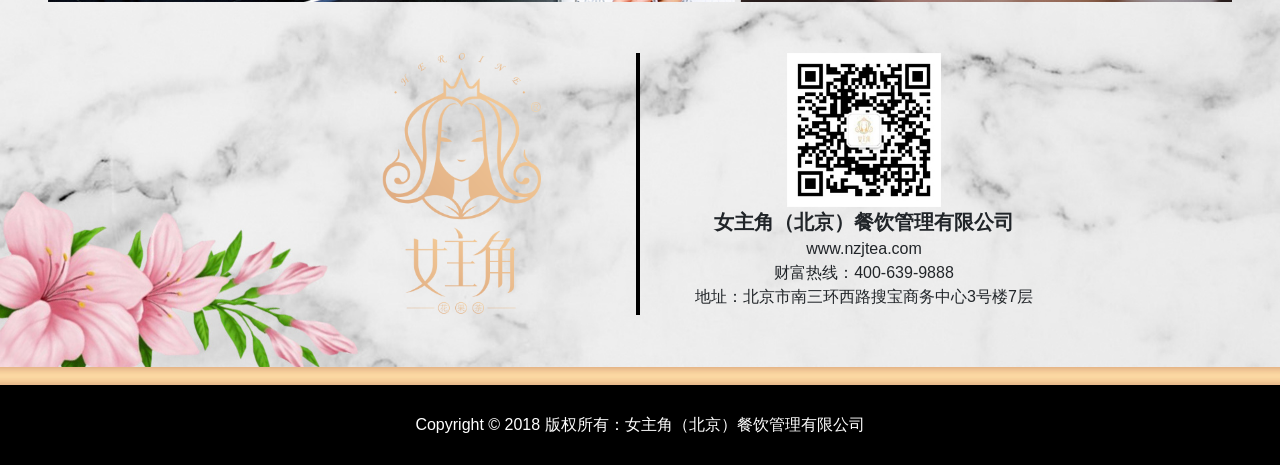
==== commit 72dd69a8: "banner更新" ====
--- a/index.html
+++ b/index.html
@@ -41,7 +41,7 @@
             <div class="swiper-slide"><img src="images/banner4.jpg" alt=""/></div>
         </div>
         <!-- Add Scrollbar -->
-        <div class="swiper-scrollbar"></div>
+        <div class="swiper-pagination"></div>
         <!-- Add Arrows -->
         <div class="swiper-button-next"></div>
         <div class="swiper-button-prev"></div>
--- a/css/sanjia.css
+++ b/css/sanjia.css
@@ -1,165 +1,216 @@
 body {
-  min-width: 1200px;
-}
+    min-width: 1200px;
+}
+
 .container {
-  min-width: 1200px;
-}
+    min-width: 1200px;
+}
+
 header {
-  width: 100%;
-  height: 72px;
-  background-image: url(../images/bg-top.jpg);
-  background-repeat-x: initial;
-}
+    width: 100%;
+    height: 72px;
+    background-image: url(../images/bg-top.jpg);
+    background-repeat-x: initial;
+}
+
 header span {
-  width: 12.5%;
-  display: block;
-  float: left;
-  padding: 20px 15px;
-}
+    width: 12.5%;
+    display: block;
+    float: left;
+    padding: 20px 15px;
+}
+
 header span a {
-  text-align: center;
-  box-sizing: border-box;
-  font-size: 15px;
-  font-family: "微软雅黑";
-  line-height: 32px;
-  display: inline-block;
-  width: 90%;
-  border-radius: 18px;
-  color: black;
-  transition: background-color 0.3s;
-}
+    text-align: center;
+    box-sizing: border-box;
+    font-size: 15px;
+    font-family: "微软雅黑";
+    line-height: 32px;
+    display: inline-block;
+    width: 90%;
+    border-radius: 18px;
+    color: black;
+    transition: background-color 0.3s;
+}
+
 header span a:hover {
-  background-color: white;
-  color: black;
-  text-decoration: none;
-  box-shadow: 0 0 5px #999 inset;
-  transition: background-color 0.3s;
-  font-weight: 600;
-}
+    background-color: white;
+    color: black;
+    text-decoration: none;
+    box-shadow: 0 0 5px #999 inset;
+    transition: background-color 0.3s;
+    font-weight: 600;
+}
+
 header span .active {
-  background-color: white;
-  color: black;
-  text-decoration: none;
-  box-shadow: 0 0 5px #999 inset;
-  transition: background-color 0.3s;
-  font-weight: 600;
-}
+    background-color: white;
+    color: black;
+    text-decoration: none;
+    box-shadow: 0 0 5px #999 inset;
+    transition: background-color 0.3s;
+    font-weight: 600;
+}
+
 header .logo {
-  box-sizing: border-box;
-  line-height: 0;
-  padding: 0;
-}
+    box-sizing: border-box;
+    line-height: 0;
+    padding: 0;
+}
+
 header .logo a {
-  border-radius: 0;
-  text-align: left;
-}
+    border-radius: 0;
+    text-align: left;
+}
+
 header .logo a img {
-  height: 72px;
-}
+    height: 72px;
+}
+
 header .logo a:hover {
-  background-color: transparent;
-  box-shadow: none;
-}
+    background-color: transparent;
+    box-shadow: none;
+}
+
 .banner img {
-  width: 100%;
-}
+    width: 100%;
+}
+
 .banner .swiper-button-next {
-  right: 50px;
-}
+    right: 50px;
+}
+
 .banner .swiper-button-prev {
-  left: 50px;
-}
+    left: 50px;
+}
+
 .Division {
-  width: 100%;
-  height: 18px;
-}
+    width: 100%;
+    height: 18px;
+}
+
 .bg-Division {
-  background-image: url(../images/hr-bg.jpg);
-  background-repeat-x: inherit;
-}
+    background-image: url(../images/hr-bg.jpg);
+    background-repeat-x: inherit;
+}
+
 .container-img {
-  width: 92.5%;
-  margin-left: auto;
-  margin-right: auto;
-}
+    width: 92.5%;
+    margin-left: auto;
+    margin-right: auto;
+}
+
 .container-img img {
-  width: 100%;
-}
+    width: 100%;
+}
+
 footer {
-  position: relative;
-  width: 100%;
-}
+    position: relative;
+    width: 100%;
+}
+
 footer .bgfoot {
-  position: relative;
-  width: 100%;
-  z-index: -999;
-}
+    position: relative;
+    width: 100%;
+    z-index: -999;
+}
+
 footer .footer-p {
-  position: absolute;
-  top: 0;
-  width: 100%;
-}
+    position: absolute;
+    top: 0;
+    width: 100%;
+}
+
 footer .footer-container {
-  width: 92.5%;
-  margin-left: auto;
-  margin-right: auto;
-}
+    width: 92.5%;
+    margin-left: auto;
+    margin-right: auto;
+}
+
 footer .footer-container img {
-  width: 100%;
-}
+    width: 100%;
+}
+
 footer .footer-box {
-  width: 100%;
-  min-width: 700px;
-  margin: 4% auto 0 auto;
-}
+    width: 100%;
+    min-width: 700px;
+    margin: 4% auto 0 auto;
+}
+
 footer .footer-box .float-left {
-  border-right: 4px solid #000000;
-  width: 50%;
-  text-align: right;
-}
+    border-right: 4px solid #000000;
+    width: 50%;
+    text-align: right;
+}
+
 footer .footer-box .float-left img {
-  margin-right: 15%;
-}
+    margin-right: 15%;
+}
+
 footer .footer-box .float-right {
-  width: 50%;
-}
+    width: 50%;
+}
+
 footer .footer-box .float-right .weixin-box {
-  width: 60%;
-  text-align: center;
-}
+    width: 60%;
+    text-align: center;
+}
+
 footer .footer-box .float-right .weixin-box .weixin {
-  width: 40%;
-}
+    width: 40%;
+}
+
 footer .footer-box .float-right .weixin-box p {
-  font-size: 1.6rem;
-  margin: 0.3rem 0;
-  padding: 0;
-  text-align: center;
-}
+    font-size: 1.6rem;
+    margin: 0.3rem 0;
+    padding: 0;
+    text-align: center;
+}
+
 footer .footer-box .float-right .weixin-box .footer-title {
-  font-size: 2rem;
-  margin: 1.5rem 0 0 0;
-}
+    font-size: 2rem;
+    margin: 1.5rem 0 0 0;
+}
+
 footer .footer-box .footer-logo {
-  width: 25%;
-}
+    width: 25%;
+}
+
 .foot {
-  width: 100%;
-  background-color: #000;
-  height: 80px;
-  text-align: center;
-  color: white;
-  line-height: 80px;
-  font-size: 16px;
-}
+    width: 100%;
+    background-color: #000;
+    height: 80px;
+    text-align: center;
+    color: white;
+    line-height: 80px;
+    font-size: 16px;
+}
+
 @media (max-width: 1450px) {
-  .footer-box .weixin-box {
-    margin-left: 5%;
-  }
-  .footer-box .weixin-box p {
-    margin: 0 !important;
-  }
-}
-.exhibition-img img {
-  width: 100%;
-}
+    .footer-box .weixin-box {
+        margin-left: 5%;
+    }
+
+    .footer-box .weixin-box p {
+        margin: 0 !important;
+    }
+}
+
+.img-100 img {
+    width: 100%;
+}
+
+.swiper-pagination-bullet-active {
+    background-color: black !important;
+}
+
+.swiper-button-next {
+    background: none;
+}
+
+.swiper-button-prev {
+    background: none;
+}
+.swiper-button-next,.swiper-button-prev{
+    font-size: 5rem;
+
+}
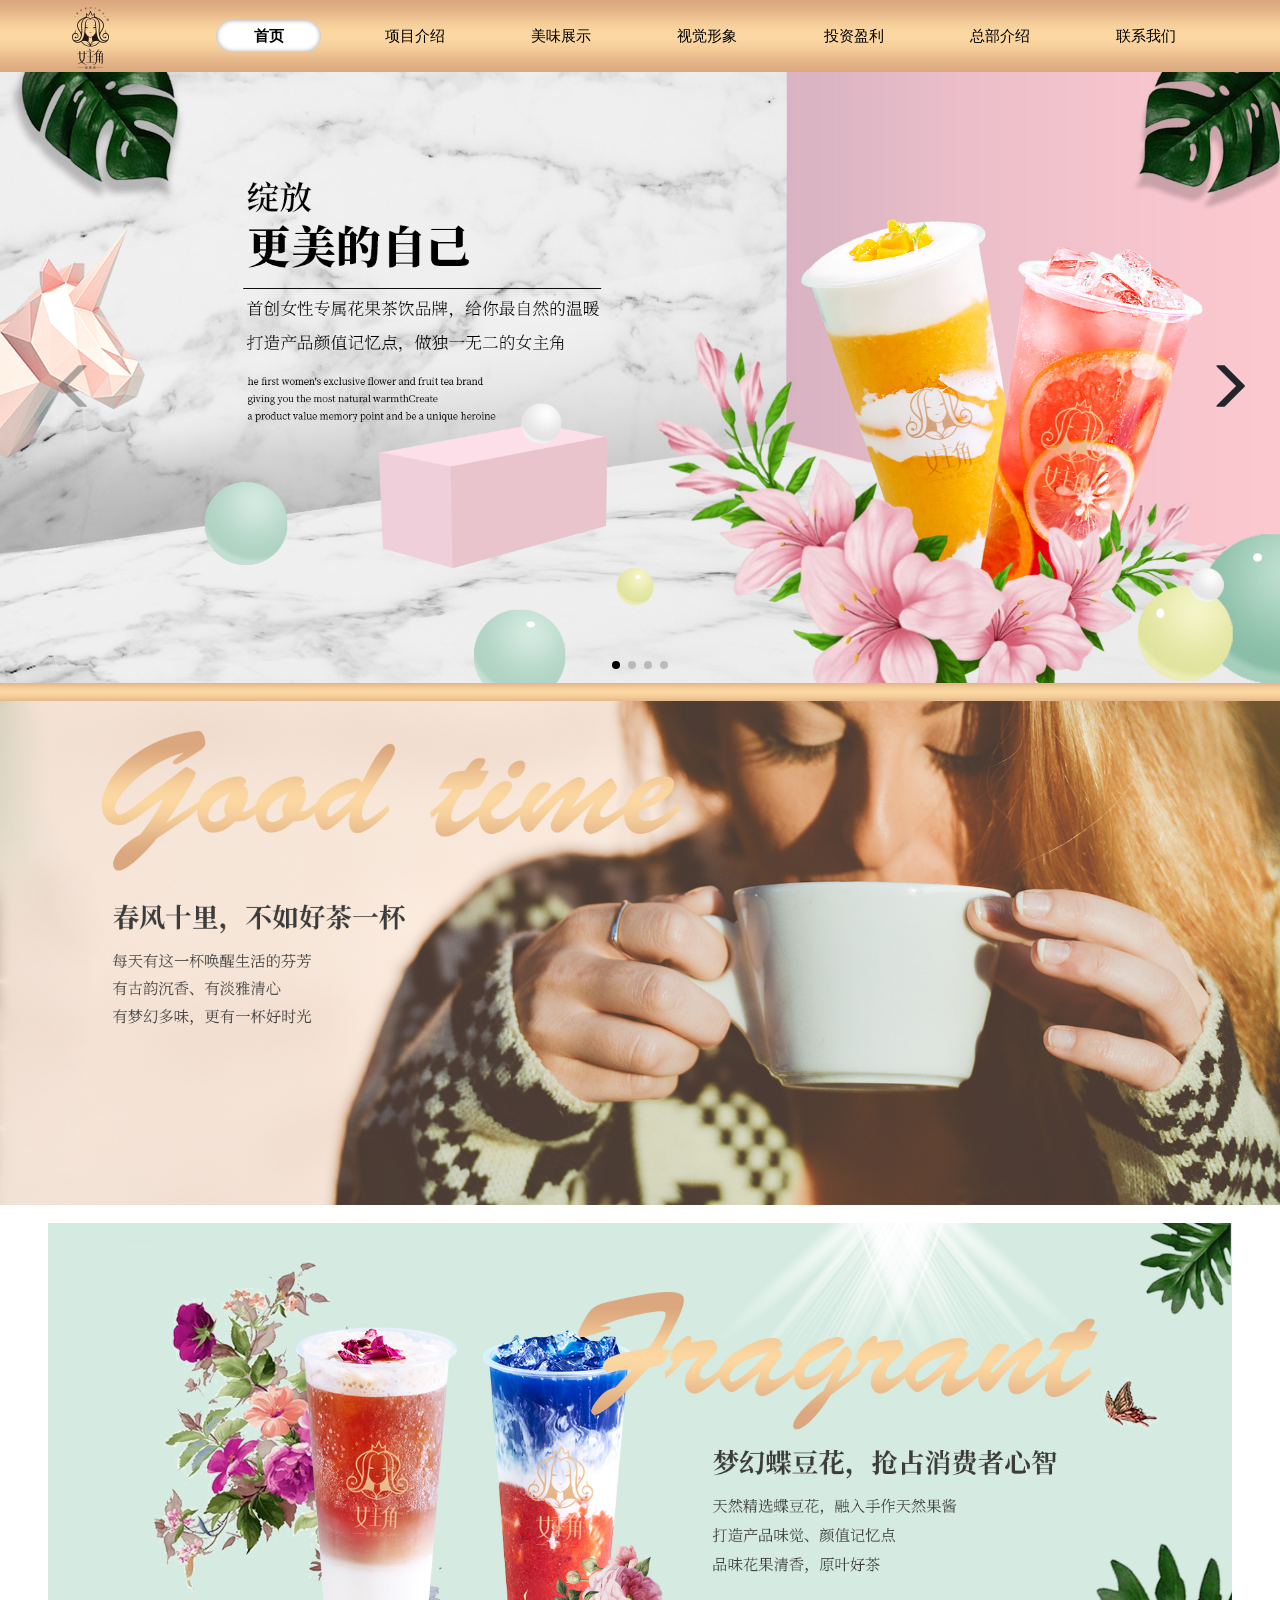
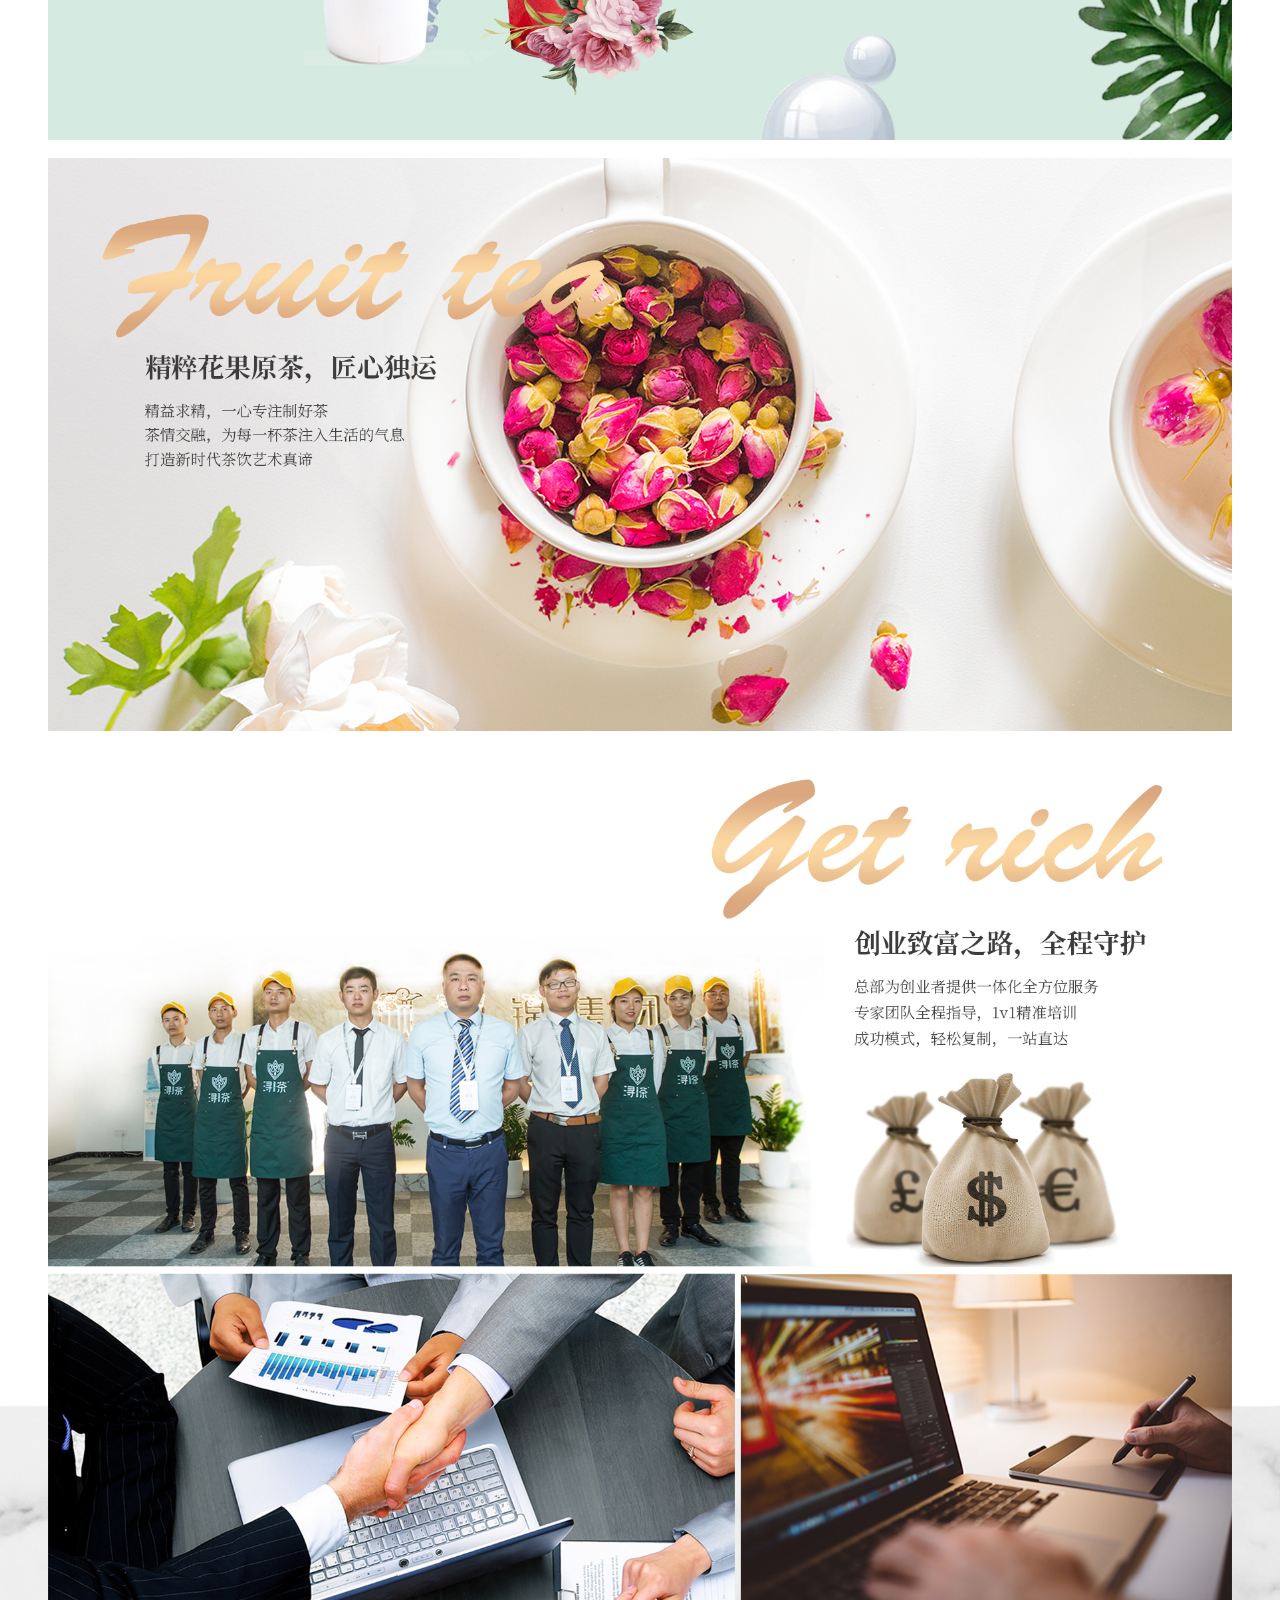
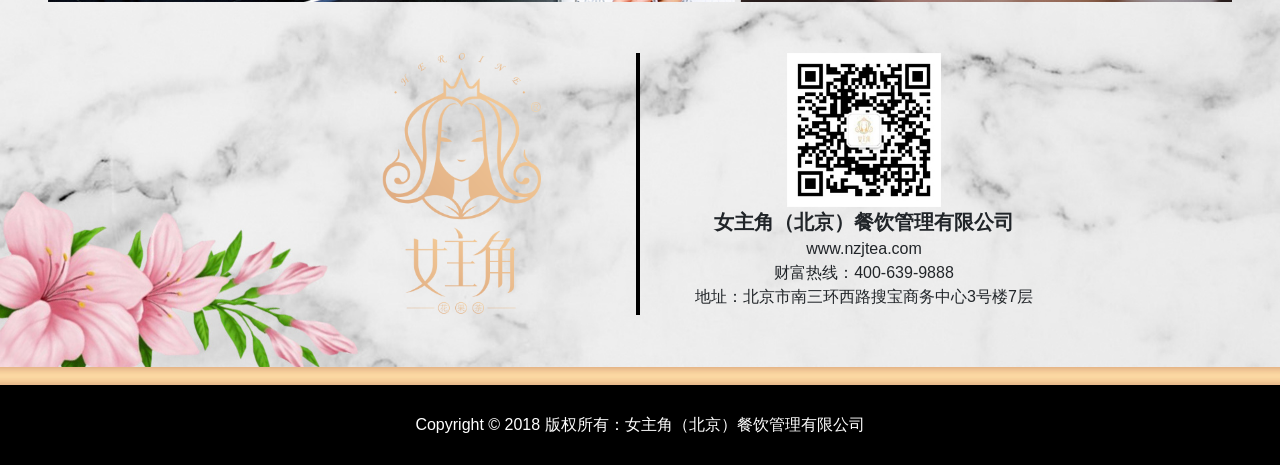
==== commit e35d14de: "8月28日工作上传" ====
--- a/index.html
+++ b/index.html
@@ -43,8 +43,8 @@
         <!-- Add Scrollbar -->
         <div class="swiper-pagination"></div>
         <!-- Add Arrows -->
-        <div class="swiper-button-next"></div>
-        <div class="swiper-button-prev"></div>
+        <div class="swiper-button-next"><i class="glyphicon glyphicon-menu-right"></i></div>
+        <div class="swiper-button-prev"><i class="glyphicon glyphicon-menu-left"></i></div>
     </div>
     <!-- Initialize Swiper -->
 
--- a/css/sanjia.css
+++ b/css/sanjia.css
@@ -1,216 +1,329 @@
 body {
-    min-width: 1200px;
-}
-
+  min-width: 1200px;
+}
 .container {
-    min-width: 1200px;
-}
-
+  min-width: 1200px;
+}
 header {
-    width: 100%;
-    height: 72px;
-    background-image: url(../images/bg-top.jpg);
-    background-repeat-x: initial;
-}
-
+  width: 100%;
+  height: 72px;
+  background-image: url(../images/bg-top.jpg);
+  background-repeat-x: initial;
+}
 header span {
-    width: 12.5%;
-    display: block;
-    float: left;
-    padding: 20px 15px;
-}
-
+  width: 12.5%;
+  display: block;
+  float: left;
+  padding: 20px 15px;
+}
 header span a {
-    text-align: center;
-    box-sizing: border-box;
-    font-size: 15px;
-    font-family: "微软雅黑";
-    line-height: 32px;
-    display: inline-block;
-    width: 90%;
-    border-radius: 18px;
-    color: black;
-    transition: background-color 0.3s;
-}
-
+  text-align: center;
+  box-sizing: border-box;
+  font-size: 15px;
+  font-family: "微软雅黑";
+  line-height: 32px;
+  display: inline-block;
+  width: 90%;
+  border-radius: 18px;
+  color: black;
+  transition: background-color 0.3s;
+}
 header span a:hover {
-    background-color: white;
-    color: black;
-    text-decoration: none;
-    box-shadow: 0 0 5px #999 inset;
-    transition: background-color 0.3s;
-    font-weight: 600;
-}
-
+  background-color: white;
+  color: black;
+  text-decoration: none;
+  box-shadow: 0 0 5px #999 inset;
+  transition: background-color 0.3s;
+  font-weight: 600;
+}
 header span .active {
-    background-color: white;
-    color: black;
-    text-decoration: none;
-    box-shadow: 0 0 5px #999 inset;
-    transition: background-color 0.3s;
-    font-weight: 600;
-}
-
+  background-color: white;
+  color: black;
+  text-decoration: none;
+  box-shadow: 0 0 5px #999 inset;
+  transition: background-color 0.3s;
+  font-weight: 600;
+}
 header .logo {
-    box-sizing: border-box;
-    line-height: 0;
-    padding: 0;
-}
-
+  box-sizing: border-box;
+  line-height: 0;
+  padding: 0;
+}
 header .logo a {
-    border-radius: 0;
-    text-align: left;
-}
-
+  border-radius: 0;
+  text-align: left;
+}
 header .logo a img {
-    height: 72px;
-}
-
+  height: 72px;
+}
 header .logo a:hover {
-    background-color: transparent;
-    box-shadow: none;
-}
-
+  background-color: transparent;
+  box-shadow: none;
+}
 .banner img {
-    width: 100%;
-}
-
+  width: 100%;
+}
 .banner .swiper-button-next {
-    right: 50px;
-}
-
+  right: 50px;
+}
 .banner .swiper-button-prev {
-    left: 50px;
-}
-
+  left: 50px;
+}
 .Division {
-    width: 100%;
-    height: 18px;
-}
-
+  width: 100%;
+  height: 18px;
+}
 .bg-Division {
-    background-image: url(../images/hr-bg.jpg);
-    background-repeat-x: inherit;
-}
-
+  background-image: url(../images/hr-bg.jpg);
+  background-repeat-x: inherit;
+}
 .container-img {
-    width: 92.5%;
-    margin-left: auto;
-    margin-right: auto;
-}
-
+  width: 92.5%;
+  margin-left: auto;
+  margin-right: auto;
+}
 .container-img img {
-    width: 100%;
-}
-
+  width: 100%;
+}
 footer {
-    position: relative;
-    width: 100%;
-}
-
+  position: relative;
+  width: 100%;
+}
 footer .bgfoot {
-    position: relative;
-    width: 100%;
-    z-index: -999;
-}
-
+  position: relative;
+  width: 100%;
+  z-index: -999;
+}
 footer .footer-p {
-    position: absolute;
-    top: 0;
-    width: 100%;
-}
-
+  position: absolute;
+  top: 0;
+  width: 100%;
+}
 footer .footer-container {
-    width: 92.5%;
-    margin-left: auto;
-    margin-right: auto;
-}
-
+  width: 92.5%;
+  margin-left: auto;
+  margin-right: auto;
+}
 footer .footer-container img {
-    width: 100%;
-}
-
+  width: 100%;
+}
 footer .footer-box {
-    width: 100%;
-    min-width: 700px;
-    margin: 4% auto 0 auto;
-}
-
+  width: 100%;
+  min-width: 700px;
+  margin: 4% auto 0 auto;
+}
 footer .footer-box .float-left {
-    border-right: 4px solid #000000;
-    width: 50%;
-    text-align: right;
-}
-
+  border-right: 4px solid #000000;
+  width: 50%;
+  text-align: right;
+}
 footer .footer-box .float-left img {
-    margin-right: 15%;
-}
-
+  margin-right: 15%;
+}
 footer .footer-box .float-right {
-    width: 50%;
-}
-
+  width: 50%;
+}
 footer .footer-box .float-right .weixin-box {
-    width: 60%;
-    text-align: center;
-}
-
+  width: 60%;
+  text-align: center;
+}
 footer .footer-box .float-right .weixin-box .weixin {
-    width: 40%;
-}
-
+  width: 40%;
+}
 footer .footer-box .float-right .weixin-box p {
-    font-size: 1.6rem;
-    margin: 0.3rem 0;
-    padding: 0;
-    text-align: center;
-}
-
+  font-size: 1.6rem;
+  margin: 0.3rem 0;
+  padding: 0;
+  text-align: center;
+}
 footer .footer-box .float-right .weixin-box .footer-title {
+  font-size: 2rem;
+  margin: 1.5rem 0 0 0;
+}
+footer .footer-box .footer-logo {
+  width: 25%;
+}
+.foot {
+  width: 100%;
+  background-color: #000;
+  height: 80px;
+  text-align: center;
+  color: white;
+  line-height: 80px;
+  font-size: 16px;
+}
+@media (max-width: 1450px) {
+  .footer-box .weixin-box {
+    margin-left: 5%;
+  }
+  .footer-box .weixin-box p {
+    margin: 0 !important;
+  }
+}
+.img-100 img {
+  width: 100%;
+}
+.swiper-pagination-bullet-active {
+  background-color: black !important;
+}
+.swiper-button-next {
+  background: none;
+}
+.swiper-button-prev {
+  background: none;
+}
+.swiper-button-next,
+.swiper-button-prev {
+  font-size: 5rem;
+}
+.vision-table {
+  width: 100%;
+}
+.vision-table th,
+.vision-table td {
+  border: 1px solid #666;
+  font-size: 2rem;
+  text-align: center;
+  height: 5rem;
+  font-family: 微软雅黑;
+  font-weight: 300;
+}
+.vision-tables {
+  width: 100%;
+}
+.vision-tables th,
+.vision-tables td {
+  border: 1px solid #666;
+  font-size: 1.8rem;
+  text-align: center;
+  height: 5rem;
+  font-family: 微软雅黑;
+  font-weight: 300;
+}
+.vision-tables .quyu {
+  padding: 1.5rem;
+  font-size: 1.6rem;
+  text-align: justify;
+}
+.pd0 {
+  padding: 0;
+}
+.container-table {
+  width: 63%;
+  margin: 0 auto;
+}
+.bg-table {
+  background-image: url(../images/touzi/tablebg.png);
+  background-repeat: no-repeat;
+  background-size: 100% auto;
+}
+.table-title {
+  margin: 5rem 0 2rem 0;
+}
+.table-title img {
+  width: 20%;
+}
+.table-title .float-left,
+.table-title .float-right {
+  font-size: 20px;
+  line-height: 3.35rem;
+}
+.zongbu-text {
+  position: relative;
+}
+.zongbu-text img {
+  position: relative;
+  top: 0;
+  left: 0;
+}
+.zongbu-text .zongbu-p {
+  width: 100%;
+  position: absolute;
+  top: 0;
+  left: 0;
+  z-index: 999;
+}
+.zongbu-text .zongbu-p .container-zongbu {
+  width: 62.447917%;
+  margin: 0 auto;
+  padding: 3% 0;
+}
+.zongbu-text .zongbu-p .container-zongbu p {
+  font-size: 2rem;
+  line-height: 3.35rem;
+  text-align: justify;
+  text-indent: 2em;
+  font-family: "Helvetica Neue", Helvetica, Arial, sans-serif;
+}
+@media (max-width: 1500px) {
+  .zongbu-text .zongbu-p .container-zongbu {
+    padding: 2% 0;
+  }
+  .zongbu-text .zongbu-p .container-zongbu p {
     font-size: 2rem;
-    margin: 1.5rem 0 0 0;
-}
-
-footer .footer-box .footer-logo {
-    width: 25%;
-}
-
-.foot {
-    width: 100%;
-    background-color: #000;
-    height: 80px;
-    text-align: center;
-    color: white;
-    line-height: 80px;
-    font-size: 16px;
-}
-
-@media (max-width: 1450px) {
-    .footer-box .weixin-box {
-        margin-left: 5%;
-    }
-
-    .footer-box .weixin-box p {
-        margin: 0 !important;
-    }
-}
-
-.img-100 img {
-    width: 100%;
-}
-
-.swiper-pagination-bullet-active {
-    background-color: black !important;
-}
-
-.swiper-button-next {
-    background: none;
-}
-
-.swiper-button-prev {
-    background: none;
-}
-.swiper-button-next,.swiper-button-prev{
-    font-size: 5rem;
-
-}+    line-height: 2.75rem;
+  }
+}
+.container-lianxi {
+  width: 62.447917%;
+  margin: 0 auto;
+}
+.container-lianxi .kefubox {
+  height: 520px;
+  position: relative;
+}
+.container-lianxi .kefubox .map {
+  position: absolute;
+  top: 0;
+  left: 0;
+  z-index: 999;
+  border: 20px solid #d5eae1;
+}
+.container-lianxi .kefubox .kefu {
+  position: absolute;
+  right: 0;
+  top: 0;
+  z-index: 9999;
+}
+.lianxi-bg {
+  background-color: #d5eae1;
+}
+.form {
+  padding: 10rem 0 5rem 0;
+}
+.form .xinxi {
+  width: 40%;
+  float: left;
+}
+.form .xinxi .form-group {
+  margin-bottom: 3rem;
+}
+.form .xinxi .form-group label,
+.form .xinxi .form-group input,
+.form .xinxi .form-group template {
+  display: inline-block;
+  float: left;
+}
+.form .xinxi .form-group label {
+  width: 20%;
+  font-size: 2rem;
+  line-height: 3.9rem;
+  font-weight: 600;
+  text-align: center;
+}
+.form .xinxi .form-group .form-control {
+  height: 4rem;
+  width: 80%;
+}
+.form .xinxi .form-group textarea {
+  height: 10rem;
+}
+.form .wechat {
+  width: 20%;
+  float: left;
+  text-align: center;
+}
+.form .wechat img {
+  width: 80%;
+  margin: 0 auto;
+}
